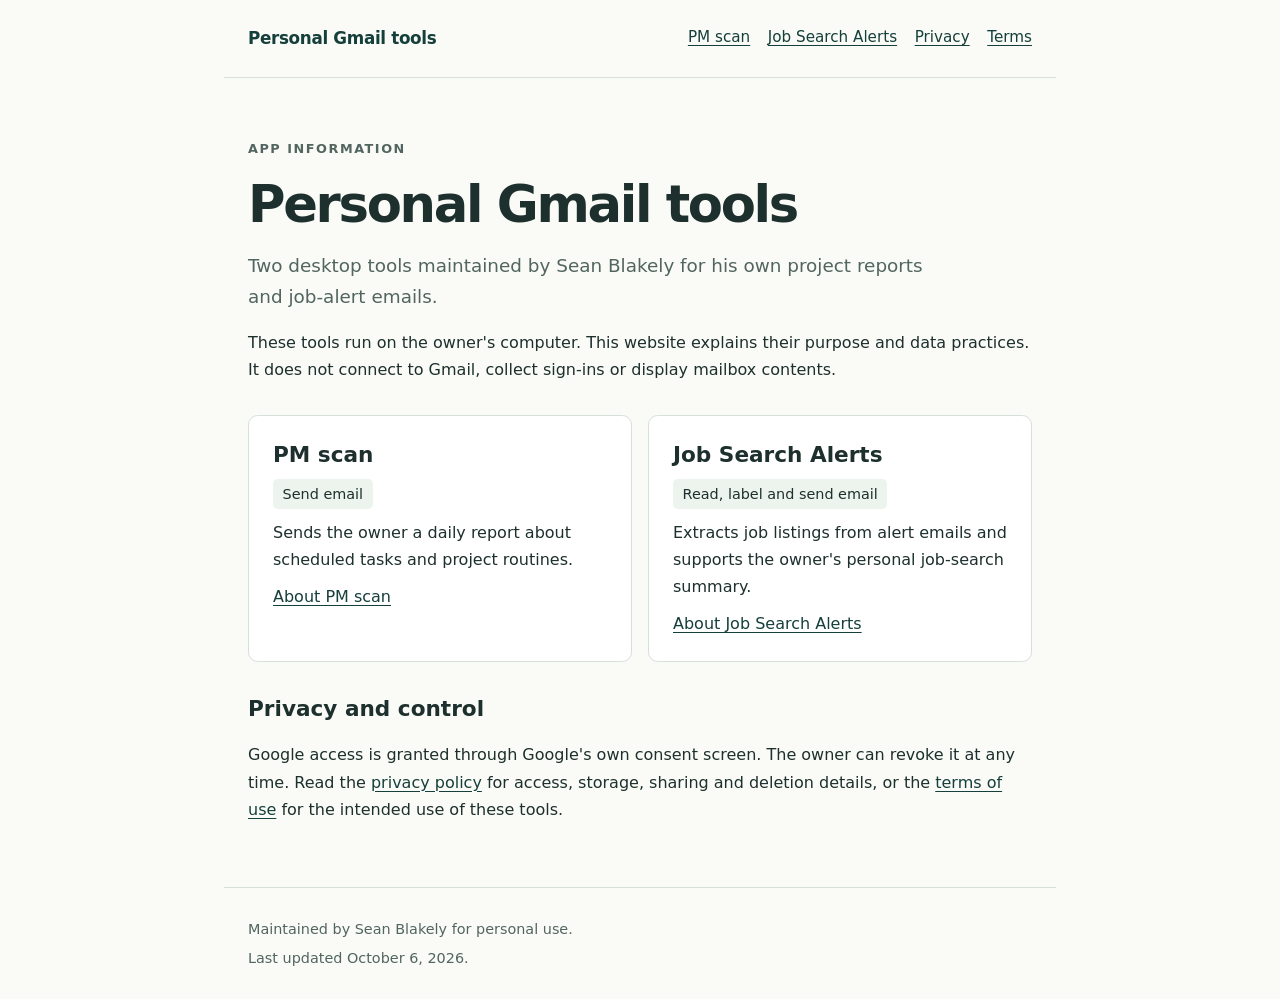
==== index.html @ b17b65d0 "Publish personal Gmail app information and policies" ====
<!doctype html>
<html lang="en"><head><meta charset="utf-8"><meta name="viewport" content="width=device-width,initial-scale=1"><meta name="robots" content="noindex"><meta name="description" content="Information and privacy practices for Sean Blakely's personal Gmail tools."><title>Overview | Personal Gmail tools</title><link rel="icon" type="image/svg+xml" href="data:image/svg+xml,%3Csvg%20xmlns%3D%22http%3A//www.w3.org/2000/svg%22%20viewBox%3D%220%200%2032%2032%22%3E%3Crect%20width%3D%2232%22%20height%3D%2232%22%20rx%3D%228%22%20fill%3D%22%23153f3a%22/%3E%3Cpath%20d%3D%22M8%2011h16v12H8zM8%2011l8%207%208-7%22%20fill%3D%22none%22%20stroke%3D%22%23e9f2ed%22%20stroke-width%3D%222%22/%3E%3C/svg%3E"><link rel="stylesheet" href="./style.css"></head>
<body><a class="skip" href="#main">Skip to content</a><header><a class="brand" href="./">Personal Gmail tools</a><nav aria-label="Main navigation"><a href="./pm-scan/">PM scan</a><a href="./job-search-alerts/">Job Search Alerts</a><a href="./privacy/">Privacy</a><a href="./terms/">Terms</a></nav></header>
<main id="main"><p class="eyebrow">App information</p><h1>Personal Gmail tools</h1><p class="intro">Two desktop tools maintained by Sean Blakely for his own project reports and job-alert emails.</p><p>These tools run on the owner's computer. This website explains their purpose and data practices. It does not connect to Gmail, collect sign-ins or display mailbox contents.</p>
<div class="apps"><section class="app"><h2>PM scan</h2><span class="scope">Send email</span><p>Sends the owner a daily report about scheduled tasks and project routines.</p><a href="pm-scan/">About PM scan</a></section><section class="app"><h2>Job Search Alerts</h2><span class="scope">Read, label and send email</span><p>Extracts job listings from alert emails and supports the owner's personal job-search summary.</p><a href="job-search-alerts/">About Job Search Alerts</a></section></div>
<h2>Privacy and control</h2><p>Google access is granted through Google's own consent screen. The owner can revoke it at any time. Read the <a href="privacy/">privacy policy</a> for access, storage, sharing and deletion details, or the <a href="terms/">terms of use</a> for the intended use of these tools.</p></main><footer><p>Maintained by Sean Blakely for personal use.</p><p>Last updated October 6, 2026.</p></footer></body></html>
---- style.css ----
:root {color-scheme:light;--ink:#1d302d;--muted:#526560;--paper:#fafbf7;--line:#d6e1dc;--accent:#153f3a;--wash:#edf3ed;}
* {box-sizing:border-box}html {font-size:100%}body {margin:0;background:var(--paper);color:var(--ink);font-family:system-ui,-apple-system,"Segoe UI",sans-serif;font-size:1rem;line-height:1.7}
a {color:var(--accent);text-underline-offset:3px}a:hover {text-decoration-thickness:2px}a:focus-visible {outline:3px solid #b06c23;outline-offset:4px}
.skip {position:absolute;left:-9999px}.skip:focus {left:1rem;top:1rem;background:white;z-index:3;padding:.5rem}
header,main,footer {max-width:52rem;margin:auto;padding:1.5rem}header {display:flex;align-items:center;justify-content:space-between;gap:1rem;border-bottom:1px solid var(--line);flex-wrap:wrap}
.brand {font-weight:750;text-decoration:none;font-size:1.05rem;letter-spacing:-.02em}nav {display:flex;gap:1.1rem;flex-wrap:wrap}nav a {font-size:.95rem}
main {padding-top:3rem;padding-bottom:3rem}h1 {font-size:clamp(2rem,6vw,3.2rem);line-height:1.13;letter-spacing:-.045em;margin:0 0 1rem}h2 {font-size:1.35rem;line-height:1.35;margin-top:2rem}p {margin:.8rem 0 1rem}.intro {font-size:1.15rem;max-width:44rem;color:var(--muted)}.eyebrow {text-transform:uppercase;letter-spacing:.12em;font-size:.8rem;font-weight:650;color:var(--muted)}
.apps {display:grid;grid-template-columns:1fr 1fr;gap:1rem;margin-top:2rem}.app {border:1px solid var(--line);padding:1.5rem;border-radius:.6rem;background:white}.app h2 {margin:0 0 .6rem}.app p {margin:.6rem 0}.scope {display:inline-block;padding:.2rem .6rem;background:var(--wash);border-radius:.3rem;font-size:.9rem}.note {border-left:3px solid var(--accent);padding:.8rem 1.2rem;background:var(--wash);margin:1.5rem 0}li {margin:.5rem 0}code {font-size:.9em;overflow-wrap:anywhere}footer {border-top:1px solid var(--line);font-size:.9rem;color:var(--muted)}footer p {margin:.3rem 0}hr {border:0;border-top:1px solid var(--line);margin:2rem 0}
@media(max-width:600px) {.apps {grid-template-columns:1fr}header,main,footer {padding-left:1.2rem;padding-right:1.2rem}main {padding-top:2rem}nav {gap:.9rem}}
@media(prefers-reduced-motion:reduce) {* {scroll-behavior:auto}}
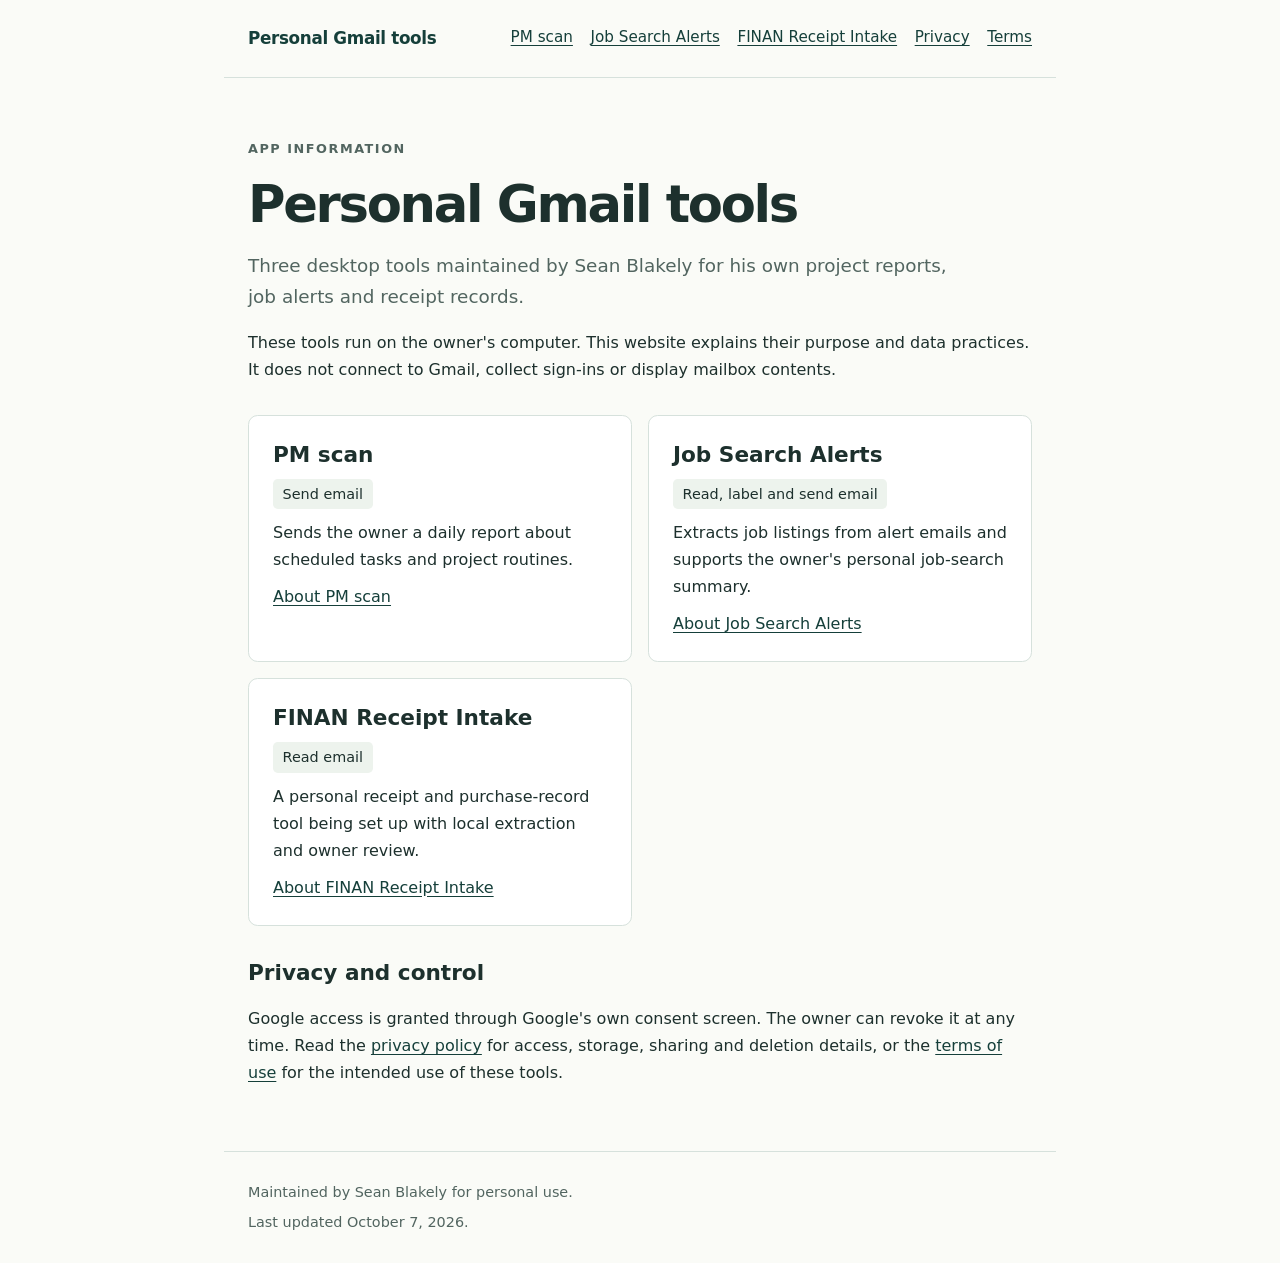
==== commit 785c695f: "Add FINAN receipt app information and policies" ====
--- a/index.html
+++ b/index.html
@@ -1,6 +1,6 @@
 <!doctype html>
 <html lang="en"><head><meta charset="utf-8"><meta name="viewport" content="width=device-width,initial-scale=1"><meta name="robots" content="noindex"><meta name="description" content="Information and privacy practices for Sean Blakely's personal Gmail tools."><title>Overview | Personal Gmail tools</title><link rel="icon" type="image/svg+xml" href="data:image/svg+xml,%3Csvg%20xmlns%3D%22http%3A//www.w3.org/2000/svg%22%20viewBox%3D%220%200%2032%2032%22%3E%3Crect%20width%3D%2232%22%20height%3D%2232%22%20rx%3D%228%22%20fill%3D%22%23153f3a%22/%3E%3Cpath%20d%3D%22M8%2011h16v12H8zM8%2011l8%207%208-7%22%20fill%3D%22none%22%20stroke%3D%22%23e9f2ed%22%20stroke-width%3D%222%22/%3E%3C/svg%3E"><link rel="stylesheet" href="./style.css"></head>
-<body><a class="skip" href="#main">Skip to content</a><header><a class="brand" href="./">Personal Gmail tools</a><nav aria-label="Main navigation"><a href="./pm-scan/">PM scan</a><a href="./job-search-alerts/">Job Search Alerts</a><a href="./privacy/">Privacy</a><a href="./terms/">Terms</a></nav></header>
-<main id="main"><p class="eyebrow">App information</p><h1>Personal Gmail tools</h1><p class="intro">Two desktop tools maintained by Sean Blakely for his own project reports and job-alert emails.</p><p>These tools run on the owner's computer. This website explains their purpose and data practices. It does not connect to Gmail, collect sign-ins or display mailbox contents.</p>
-<div class="apps"><section class="app"><h2>PM scan</h2><span class="scope">Send email</span><p>Sends the owner a daily report about scheduled tasks and project routines.</p><a href="pm-scan/">About PM scan</a></section><section class="app"><h2>Job Search Alerts</h2><span class="scope">Read, label and send email</span><p>Extracts job listings from alert emails and supports the owner's personal job-search summary.</p><a href="job-search-alerts/">About Job Search Alerts</a></section></div>
-<h2>Privacy and control</h2><p>Google access is granted through Google's own consent screen. The owner can revoke it at any time. Read the <a href="privacy/">privacy policy</a> for access, storage, sharing and deletion details, or the <a href="terms/">terms of use</a> for the intended use of these tools.</p></main><footer><p>Maintained by Sean Blakely for personal use.</p><p>Last updated October 6, 2026.</p></footer></body></html>+<body><a class="skip" href="#main">Skip to content</a><header><a class="brand" href="./">Personal Gmail tools</a><nav aria-label="Main navigation"><a href="./pm-scan/">PM scan</a><a href="./job-search-alerts/">Job Search Alerts</a><a href="./finan-receipts/">FINAN Receipt Intake</a><a href="./privacy/">Privacy</a><a href="./terms/">Terms</a></nav></header>
+<main id="main"><p class="eyebrow">App information</p><h1>Personal Gmail tools</h1><p class="intro">Three desktop tools maintained by Sean Blakely for his own project reports, job alerts and receipt records.</p><p>These tools run on the owner's computer. This website explains their purpose and data practices. It does not connect to Gmail, collect sign-ins or display mailbox contents.</p>
+<div class="apps"><section class="app"><h2>PM scan</h2><span class="scope">Send email</span><p>Sends the owner a daily report about scheduled tasks and project routines.</p><a href="pm-scan/">About PM scan</a></section><section class="app"><h2>Job Search Alerts</h2><span class="scope">Read, label and send email</span><p>Extracts job listings from alert emails and supports the owner's personal job-search summary.</p><a href="job-search-alerts/">About Job Search Alerts</a></section><section class="app"><h2>FINAN Receipt Intake</h2><span class="scope">Read email</span><p>A personal receipt and purchase-record tool being set up with local extraction and owner review.</p><a href="finan-receipts/">About FINAN Receipt Intake</a></section></div>
+<h2>Privacy and control</h2><p>Google access is granted through Google's own consent screen. The owner can revoke it at any time. Read the <a href="privacy/">privacy policy</a> for access, storage, sharing and deletion details, or the <a href="terms/">terms of use</a> for the intended use of these tools.</p></main><footer><p>Maintained by Sean Blakely for personal use.</p><p>Last updated October 7, 2026.</p></footer></body></html>
